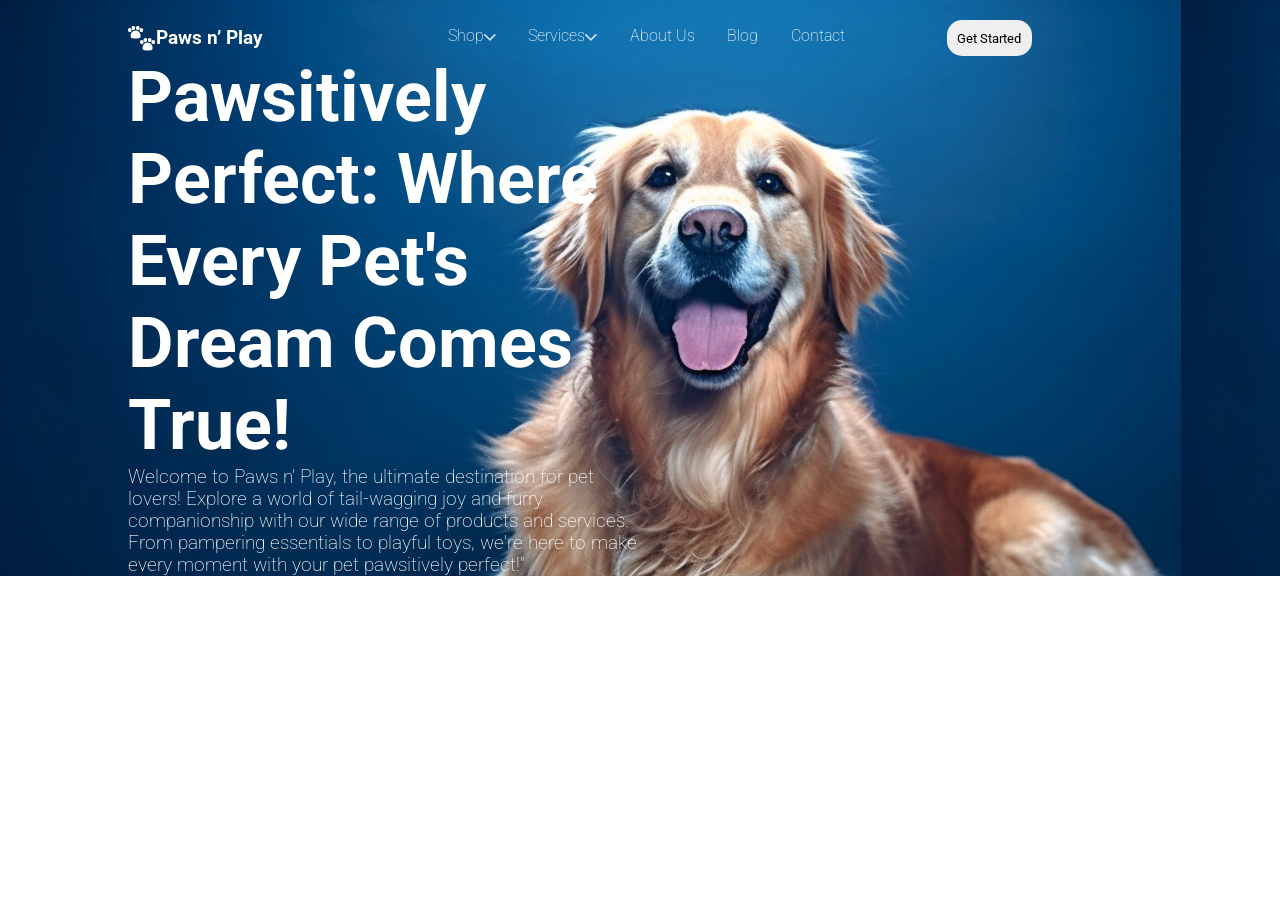
==== task6/task6.html @ 895d3926 "Final Web Design project (all tasks)" ====
<!DOCTYPE html>
<html lang="en">
<head>
    <meta charset="UTF-8">
    <meta name="viewport" content="width=device-width, initial-scale=1.0">
    <title>Document</title>
    <link rel="stylesheet" href="task6.css">
    <link rel="preconnect" href="https://fonts.googleapis.com">
<link rel="preconnect" href="https://fonts.gstatic.com" crossorigin>
<link href="https://fonts.googleapis.com/css2?family=Roboto+Slab:wght@100..900&family=Roboto:ital,wght@0,100..900;1,100..900&display=swap" rel="stylesheet">
</head>
<body>
    <section class="contenir">
        <div class="content   ">
            <nav class="w-100 align display-flex jus padding">    
                <div class="contentright display-flex  gap  w-70">
                    <div class="w-30 display-flex align">
                        <img src="images/Vector (1).png">
                        <h3 class="">Paws n’ Play</h3>
                    </div>    
                    <ul class="light-weight  display-flex  gap  w-70 jus">
                        <li class="display-flex"><a>Shop<img src="images/Icon (6).png"></a></li>
                        <li class="display-flex"><a>Services<img src="images/Icon (6).png"></a></li>
                        <li><a>About Us</a></li>
                        <li><a>Blog</a></li>
                        <li><a>Contact</a></li>    
                    </ul>
                </div>
                <div class="w-20">
                    <div class="contentleft">
                        <button>Get Started</button>
                    </div>
                </div>
            </nav>
            <div class="w-50 ">
               <h1 class="font-s"><p>Pawsitively Perfect: Where Every Pet's Dream Comes True!</p></h1>
               <h3 class="light-weight"><p>Welcome to Paws n’ Play, the ultimate destination for pet lovers! Explore a world of tail-wagging joy and furry companionship with our wide range of products and services. From pampering essentials to playful toys, we're here to make every moment with your pet pawsitively perfect!"</p></h3>
            </div>    
        </div>
    </section>
</body>
</html>
---- task6/task6.css ----
* {
  margin: 0;
  padding:   0;
  box-sizing: border-box;
  font-family: "Roboto", sans-serif;
}

.content{
    width: 80%;
    margin: auto;
}

.jus{
    justify-content: space-between;
}

.align{
    align-items: center;
}
.gap{
    gap: 5%;
}
.contenir{
    color: rgba(255, 255, 255, 1) ;
    background-image: url(images/a5fcbde5258262f42e8d47435151dd5e6c7fc8ba.png);
}

.light-weight{
    font-weight: 150;
}

.display-flex{
    display: flex;
}

ul{
    list-style: none;
    color: rgba(255, 255, 255, 1);
}

.w-100{
    width: 100%;
}
.w-70{
    width: 70%;
}

.w-30{
    width: 50%;
}
.w-20{
    width: 20%;
}

.w-50{
    width: 50%;
}
button{
    padding: 5%;
    border-radius: 15px;
    border: none;
    align-items: center;

}

.padding{
    padding-top: 2%;
}

.font-s{
    font-size: 70px;
}
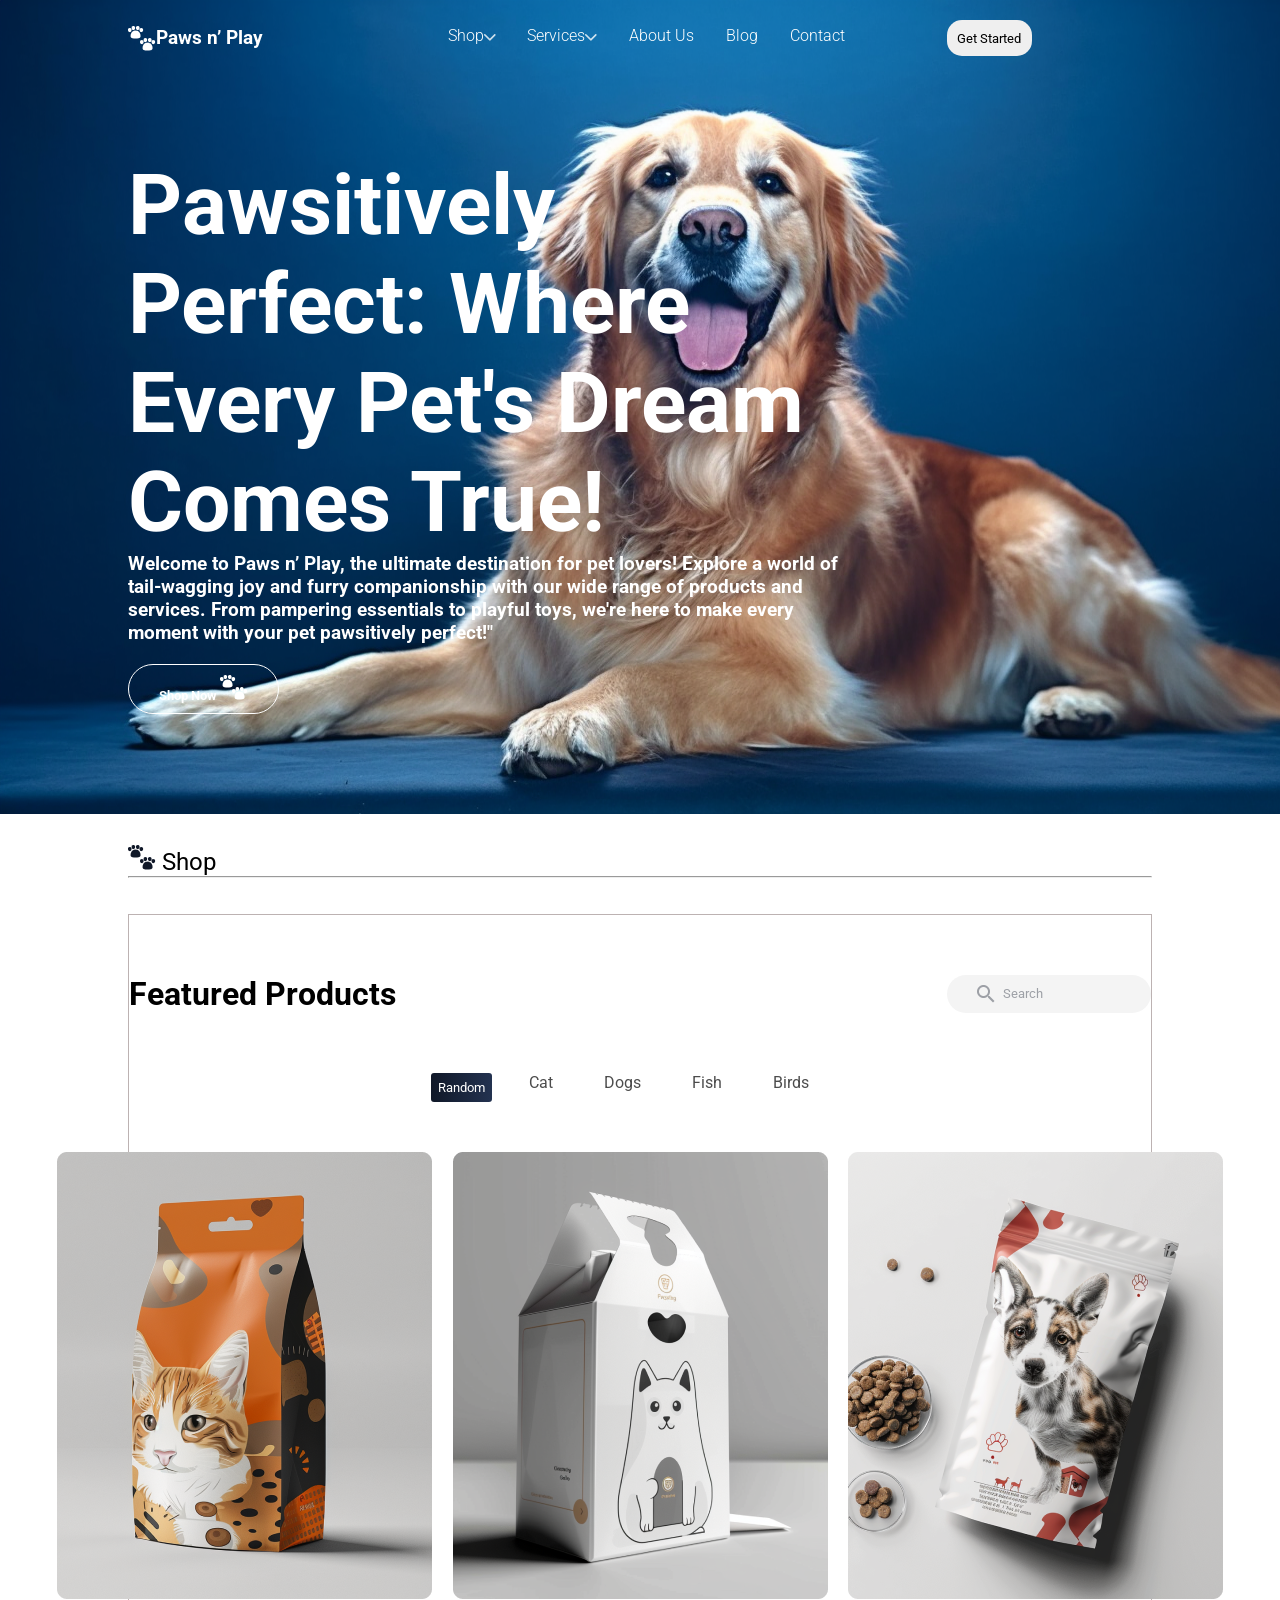
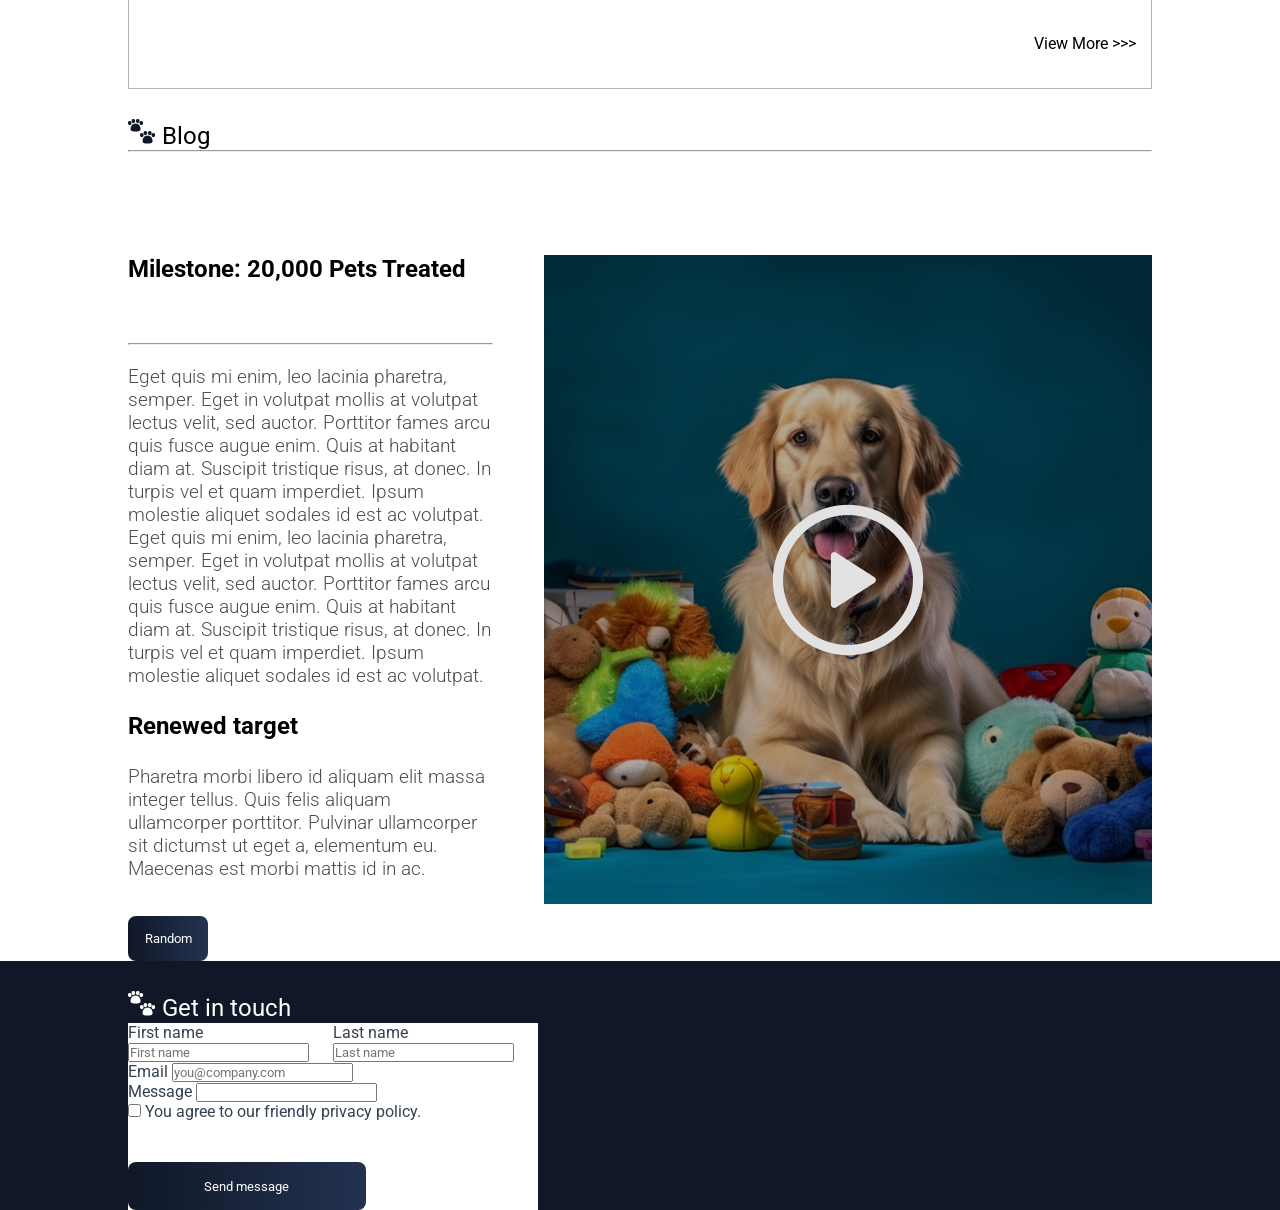
==== commit 9783360e: "first commit" ====
--- a/task6/task6.html
+++ b/task6/task6.html
@@ -11,7 +11,7 @@
 </head>
 <body>
     <section class="contenir">
-        <div class="content   ">
+        <div class="content">
             <nav class="w-100 align display-flex jus padding">    
                 <div class="contentright display-flex  gap  w-70">
                     <div class="w-30 display-flex align">
@@ -28,15 +28,107 @@
                 </div>
                 <div class="w-20">
                     <div class="contentleft">
-                        <button>Get Started</button>
+                        <button class="buttonup">Get Started</button>
                     </div>
                 </div>
             </nav>
-            <div class="w-50 ">
-               <h1 class="font-s"><p>Pawsitively Perfect: Where Every Pet's Dream Comes True!</p></h1>
-               <h3 class="light-weight"><p>Welcome to Paws n’ Play, the ultimate destination for pet lovers! Explore a world of tail-wagging joy and furry companionship with our wide range of products and services. From pampering essentials to playful toys, we're here to make every moment with your pet pawsitively perfect!"</p></h3>
-            </div>    
+            <div class="w-70 paddingt">
+               <h1 class="font-s">Pawsitively Perfect: Where Every Pet's Dream Comes True!</h1>
+               <h3 class="light-weight displayblock fontweight font-size"><p>Welcome to Paws n’ Play, the ultimate destination for pet lovers! Explore a world of tail-wagging joy and furry companionship with our wide range of products and services. From pampering essentials to playful toys, we're here to make every moment with your pet pawsitively perfect!"</p></h3>
+                <button class="tran fontweight margintop">
+                    Shop Now 
+                    <img src="images/Vector (1).png">
+                </button>
+            </div>
+        </section>       
+        <section class=" content">
+        <div class="padding header">
+            <img src="images/Vector (2).png">
+            Shop
         </div>
-    </section>
+        <hr>
+        <div class="border">
+            <nav class="jus display-flex pad light-weight fontweight font-size ">
+            <p class="font-size1">Featured Products</p>
+            <button class="buttton2">
+                <img src="images/Vector (3).png">
+                Search
+            </button>
+            </nav>
+            <nav class="w-70   display-flex jus justify-content">
+                <ul class="display-flex  biggab">
+                    <li ><button class="deg">Random</button></li>
+                    <li class="graycolor">Cat</li>
+                    <li class="graycolor">Dogs</li>
+                    <Li class="graycolor">Fish</Li>
+                    <li class="graycolor">Birds</li>
+                </ul>
+            </nav>
+            <div class="cards justifycontent">
+                <img src="images/Product Card.png">
+                <img src="images/Product Card (1).png">
+                <img src="images/Product Card (2).png">
+            </div>
+            <p class="par">View More >>></p>
+        </div>
+        <section class="content3"></section>    
+                <div class="padding header">
+                    <img src="images/Vector (2).png">
+                    Blog
+                </div>
+                <hr>
+                <div class=" display-flex margintop1 biggab">
+                    <div class="w-40">
+                        <h2 class="margind">Milestone: 20,000 Pets Treated</h2>
+                        <hr>
+                        <p class="light-weight  graycolor margintop fs">Eget quis mi enim, leo lacinia pharetra, semper. Eget in volutpat mollis at volutpat lectus velit, sed auctor. Porttitor fames arcu quis fusce augue enim. Quis at habitant diam at. Suscipit tristique risus, at donec. In turpis vel et quam imperdiet. Ipsum molestie aliquet sodales id est ac volutpat. Eget quis mi enim, leo lacinia pharetra, semper. Eget in volutpat mollis at volutpat lectus velit, sed auctor. Porttitor fames arcu quis fusce augue enim. Quis at habitant diam at. Suscipit tristique risus, at donec. In turpis vel et quam imperdiet. Ipsum molestie aliquet sodales id est ac volutpat. </p>
+                        <h2 class=" paddingud">Renewed target</h2>
+                        <p class="light-weight  graycolor fs">Pharetra morbi libero id aliquam elit massa integer tellus. Quis felis aliquam ullamcorper porttitor. Pulvinar ullamcorper sit dictumst ut eget a, elementum eu. Maecenas est morbi mattis id in ac.</p>
+                        <button class="dark margintop1">Random</button>
+                    </div>
+                    <div class="img ">
+                        <img src="images/Image.png" >
+                    </div>
+                </div>
+        </section>
+        <section class="  darkback wightcolour w-100">
+            <div class="formcontent">
+                <div class="padding header ">
+                        <img src="images/Vector (1).png">
+                        Get in touch
+                </div>
+                <hr class="hr1">
+                <form>
+                    <div class="name display-flex">
+                        <div class="">
+                            <label for="fn">First name</label>
+                            <input id="fn" type="name" placeholder="First name">
+                        </div>
+                        <div class="">
+                            <label for="fn">Last name</label>
+                            <input id="fn" type="name" placeholder="Last name">
+                        </div>
+                    </div>
+                        <div>
+                            <div class="">
+                            <label for="fn">Email</label>
+                            <input id="fn" type="name" placeholder="you@company.com">
+                        </div>
+                        <div>
+                            <div class="">
+                            <label for="fn">Message</label>
+                            <input id="fn" type="name" placeholder="">
+                        </div>
+                            <div class="checkbox-row">
+                                <input id="agree" type="checkbox">
+                                <label for="agree">You agree to our friendly <a class="ag" href="#">privacy policy</a>.</label>
+                            </div>
+                            <button class="dark margintop1 w">Send message</button>
+
+                </form>
+            </div>
+        </section>
+</section>
+    
 </body>
 </html>
--- a/task6/task6.css
+++ b/task6/task6.css
@@ -22,11 +22,11 @@
 }
 .contenir{
     color: rgba(255, 255, 255, 1) ;
-    background-image: url(images/a5fcbde5258262f42e8d47435151dd5e6c7fc8ba.png);
+    background-image: url(images/a5fcbde5258262f42e8d47435151dd5e6c7fc8ba\ \(1\).png);
 }
 
 .light-weight{
-    font-weight: 150;
+    font-weight: 300;
 }
 
 .display-flex{
@@ -55,7 +55,7 @@
 .w-50{
     width: 50%;
 }
-button{
+.buttonup{
     padding: 5%;
     border-radius: 15px;
     border: none;
@@ -68,5 +68,162 @@
 }
 
 .font-s{
-    font-size: 70px;
-}+    font-size: 84px;
+}
+
+.displayblock{
+    display:block;
+}
+
+.font-size{
+    font-size:larger
+}
+
+.fontweight{
+     font-weight: bold;
+}
+
+.tran{
+  background-color: transparent;
+  border: 1px solid rgba(255, 255, 255, 1);
+  color:rgba(255, 255, 255, 1);
+  padding: 10px 30px;
+  border-radius: 25px;
+  cursor: pointer;
+  align-items: center;
+}
+.margintop{
+    margin-top: 20px;
+}
+.paddingt{
+  padding: 100px 0px;
+}
+
+.header{
+    font-size: x-large;
+     padding-top: 3%;
+}
+
+.pad{
+    padding: 50px 15px;
+
+}
+
+.buttton2{
+   display: flex;
+  align-items: center;
+  gap: 8px;
+  padding: 10px 30px;
+  border-radius: 25px;
+  background-color: rgba(244, 244, 244, 1);
+  border: none;
+  color: rgba(16, 24, 40, 0.38);
+  width: 20%;
+}
+
+.font-size1{
+    font-size: xx-large;
+}
+.graycolor{
+    color: rgba(0, 0, 0, 0.7);
+}
+
+.biggab{
+    gap: 51px;
+}
+.deg{
+  background: linear-gradient(to right, rgba(16, 24, 40, 1), rgba(35, 50, 80, 1));
+  color: white;
+   border: none;
+   padding: 15%;
+    border-radius: 3px;
+}
+
+.justify-content{
+  display: flex;
+  justify-content: center;
+  align-items: center;
+  width: 96%;
+}
+
+.cards{
+    display: flex;
+    justify-content: center;
+    align-items: center;
+    gap: 2%;
+    margin-top: 50px;
+}
+.border{
+    border: 1px solid rgb(188 178 178);
+    margin-top: 36px;
+}
+
+.par{
+    padding: 35px 15px;
+    display: flex;
+    justify-content: flex-end;
+}
+
+.margintop1{
+    margin-top: 10%;
+}
+.light-gray{
+   color: rgba(102, 112, 133, 1)
+}
+.margind{
+  margin-bottom: 60px;
+}
+.paddingud{
+   padding: 25px 0px;
+}
+.dark{
+ background: linear-gradient(to right, rgba(16, 24, 40, 1), rgba(35, 50, 80, 1));
+  color: white;
+   border: none;
+   padding: 4%;
+    border-radius: 8px;
+    width: 22%;
+
+}
+.w-60{
+    width: 60%;
+}
+.fs{
+    font-size: 19px;
+}
+.pad{
+    padding: 60px 0px;
+}
+.darkback{
+    background-color: rgba(16, 24, 40, 1);
+}
+.wightcolour{
+    color: white;
+}
+.hr1{
+  border: none;
+  height: 1px;
+  background-color: rgba(0,0,0,0.08);
+}
+.w-100{
+    width: 100%;
+}
+.formcontent{
+    width: 80%;
+    margin: auto;
+}
+form{
+    background-color: white;
+    color: rgba(52, 64, 84, 1);
+    width: 40%;
+}
+.ag{
+    color: rgba(52, 64, 84, 1);
+    text-decoration: none;
+} 
+.w{
+    width: 58%;
+}
+
+
+
